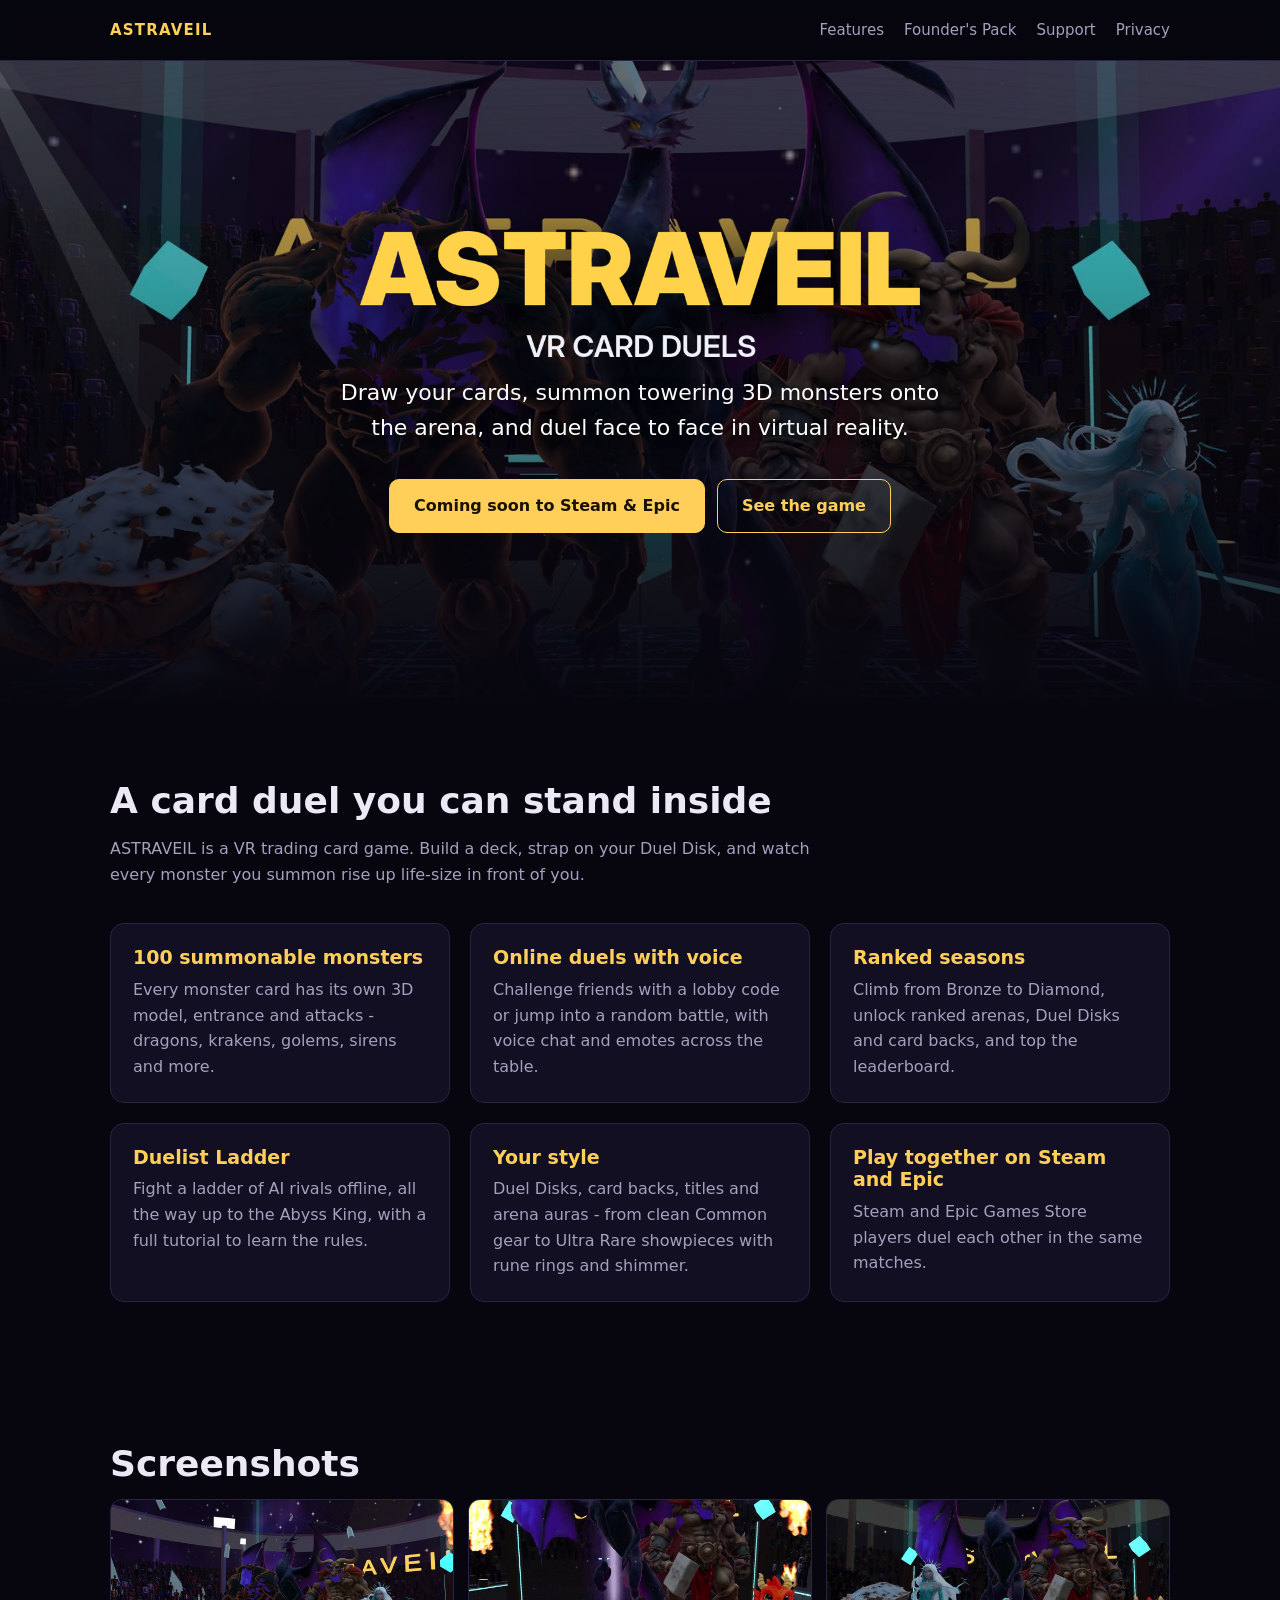
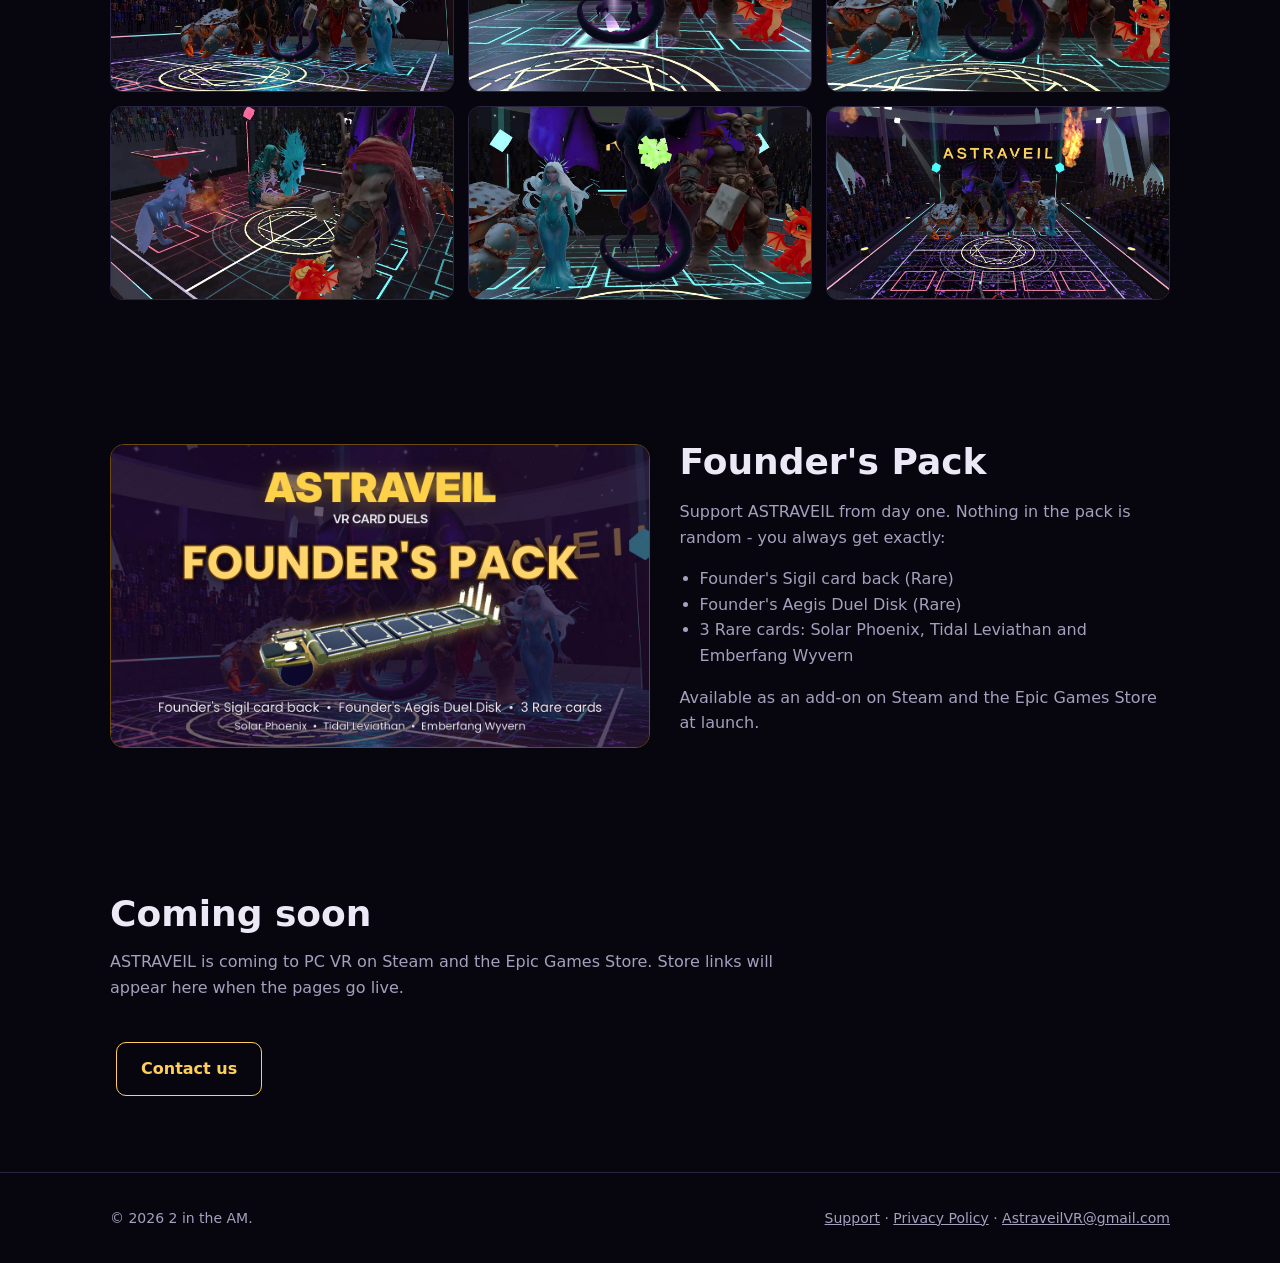
==== index.html @ f504833d "Initial commit" ====
<!doctype html><html lang="en"><head><meta charset="utf-8"><meta name="viewport" content="width=device-width,initial-scale=1"><title>ASTRAVEIL - VR Card Duels</title><meta name="description" content="Summon giant 3D monsters and duel friends face to face in virtual reality. ASTRAVEIL is a VR trading card game for PC VR."><link rel="icon" href="/img/favicon.png"><link rel="stylesheet" href="/style.css"><meta property="og:title" content="ASTRAVEIL - VR Card Duels"><meta property="og:description" content="Summon giant 3D monsters and duel friends face to face in virtual reality. ASTRAVEIL is a VR trading card game for PC VR."><meta property="og:image" content="https://astraveilvr.com/img/hero.jpg"></head><body>
<nav><div class="wrap"><a class="brand" href="/">ASTRAVEIL</a><a href="/#features" class="hide-sm">Features</a><a href="/#founders" class="hide-sm">Founder&#39;s Pack</a><a href="/support.html">Support</a><a href="/privacy.html">Privacy</a></div></nav>
<header class="hero"><div class="inner"><img class="logo" src="img/logo.png" alt="ASTRAVEIL - VR Card Duels"><p>Draw your cards, summon towering 3D monsters onto the arena, and duel face to face in virtual reality.</p><a class="btn primary" href="#stores">Coming soon to Steam &amp; Epic</a><a class="btn ghost" href="#features">See the game</a></div></header>
<section id="features"><div class="wrap"><h2>A card duel you can stand inside</h2><p class="lead">ASTRAVEIL is a VR trading card game. Build a deck, strap on your Duel Disk, and watch every monster you summon rise up life-size in front of you.</p>
<div class="grid">
<div class="card"><h3>100 summonable monsters</h3><p>Every monster card has its own 3D model, entrance and attacks - dragons, krakens, golems, sirens and more.</p></div>
<div class="card"><h3>Online duels with voice</h3><p>Challenge friends with a lobby code or jump into a random battle, with voice chat and emotes across the table.</p></div>
<div class="card"><h3>Ranked seasons</h3><p>Climb from Bronze to Diamond, unlock ranked arenas, Duel Disks and card backs, and top the leaderboard.</p></div>
<div class="card"><h3>Duelist Ladder</h3><p>Fight a ladder of AI rivals offline, all the way up to the Abyss King, with a full tutorial to learn the rules.</p></div>
<div class="card"><h3>Your style</h3><p>Duel Disks, card backs, titles and arena auras - from clean Common gear to Ultra Rare showpieces with rune rings and shimmer.</p></div>
<div class="card"><h3>Play together on Steam and Epic</h3><p>Steam and Epic Games Store players duel each other in the same matches.</p></div>
</div></div></section>
<section><div class="wrap"><h2>Screenshots</h2><div class="shots"><img src="img/shot1.jpg" alt="Monsters lined up in the arena" loading="lazy"><img src="img/shot2.jpg" alt="Duel gameplay" loading="lazy"><img src="img/shot3.jpg" alt="Duel gameplay" loading="lazy"><img src="img/shot4.jpg" alt="Duel gameplay" loading="lazy"><img src="img/shot5.jpg" alt="Duel gameplay" loading="lazy"><img src="img/shot6.jpg" alt="The arena from above" loading="lazy"></div></div></section>
<section id="founders"><div class="wrap founders"><img src="img/founders.jpg" alt="ASTRAVEIL Founder's Pack"><div><h2>Founder's Pack</h2><p class="muted">Support ASTRAVEIL from day one. Nothing in the pack is random - you always get exactly:</p><ul><li>Founder's Sigil card back (Rare)</li><li>Founder's Aegis Duel Disk (Rare)</li><li>3 Rare cards: Solar Phoenix, Tidal Leviathan and Emberfang Wyvern</li></ul><p class="muted">Available as an add-on on Steam and the Epic Games Store at launch.</p></div></div></section>
<section id="stores"><div class="wrap"><h2>Coming soon</h2><p class="lead">ASTRAVEIL is coming to PC VR on Steam and the Epic Games Store. Store links will appear here when the pages go live.</p><a class="btn ghost" href="mailto:AstraveilVR@gmail.com">Contact us</a></div></section>
<footer><div class="wrap"><span>&copy; 2026 2 in the AM.</span><span><a href="/support.html">Support</a> &middot; <a href="/privacy.html">Privacy Policy</a> &middot; <a href="mailto:AstraveilVR@gmail.com">AstraveilVR@gmail.com</a></span></div></footer>
</body></html>
---- style.css ----
:root{--bg:#07060f;--panel:#120f22;--line:#2a2440;--text:#ece8f6;--muted:#a69fbd;--gold:#ffcf5a;--violet:#a774ff}
*{box-sizing:border-box}html{scroll-behavior:smooth}
body{margin:0;background:var(--bg);color:var(--text);font:16px/1.6 "Poppins",system-ui,-apple-system,"Segoe UI",Roboto,Arial,sans-serif}
a{color:var(--gold)}a:hover{color:#fff}
img{max-width:100%;display:block}
.wrap{max-width:1100px;margin:0 auto;padding:0 20px}
nav{position:sticky;top:0;z-index:5;background:rgba(7,6,15,.85);backdrop-filter:blur(8px);border-bottom:1px solid var(--line)}
nav .wrap{display:flex;align-items:center;gap:20px;height:60px}
nav .brand{font-weight:800;letter-spacing:.08em;color:var(--gold);text-decoration:none;margin-right:auto}
nav a{color:var(--muted);text-decoration:none;font-size:15px}nav a:hover{color:#fff}
.hero{position:relative;min-height:72vh;display:grid;place-items:center;text-align:center;background:#000 url(img/hero.jpg) center/cover no-repeat}
.hero::after{content:"";position:absolute;inset:0;background:linear-gradient(180deg,rgba(7,6,15,.2),rgba(7,6,15,.55) 60%,var(--bg))}
.hero .inner{position:relative;z-index:1;padding:80px 20px}
.hero img.logo{width:min(560px,85vw);margin:0 auto 18px;filter:drop-shadow(0 6px 24px rgba(0,0,0,.7))}
.hero p{font-size:clamp(18px,2.4vw,22px);max-width:640px;margin:0 auto 28px;color:#fff;text-shadow:0 2px 12px #000}
.btn{display:inline-block;padding:13px 24px;border-radius:10px;font-weight:700;text-decoration:none;margin:6px;border:1px solid var(--gold)}
.btn.primary{background:var(--gold);color:#1a1200}.btn.primary:hover{background:#fff;color:#000}
.btn.ghost{color:var(--gold)}.btn.ghost:hover{background:rgba(255,207,90,.12);color:#fff}
section{padding:70px 0}
h1,h2,h3{line-height:1.2}h2{font-size:clamp(26px,3.5vw,36px);margin:0 0 14px}
.lead{color:var(--muted);max-width:720px;margin:0 0 36px}
.grid{display:grid;gap:20px;grid-template-columns:repeat(auto-fit,minmax(300px,1fr))}
.card{background:var(--panel);border:1px solid var(--line);border-radius:14px;padding:22px}
.card h3{margin:0 0 8px;color:var(--gold);font-size:19px}.card p{margin:0;color:var(--muted)}
.shots{display:grid;gap:14px;grid-template-columns:repeat(auto-fit,minmax(300px,1fr))}
.shots img{border-radius:12px;border:1px solid var(--line);aspect-ratio:16/9;object-fit:cover;width:100%}
.founders{display:grid;gap:30px;grid-template-columns:1.1fr 1fr;align-items:center}
.founders img{border-radius:14px;border:1px solid #6b4a12}
.founders ul{padding-left:20px;color:var(--muted)}
@media(max-width:800px){.founders{grid-template-columns:1fr}nav .wrap{gap:14px}nav a.hide-sm{display:none}}
.doc{max-width:820px}.doc h1{font-size:clamp(30px,4vw,42px);margin:40px 0 6px}.doc h2{font-size:24px;margin:36px 0 10px;color:var(--gold)}
.doc table{width:100%;border-collapse:collapse;margin:12px 0}.doc th,.doc td{border:1px solid var(--line);padding:10px;text-align:left;vertical-align:top}.doc th{background:var(--panel)}
.muted{color:var(--muted)}
footer{border-top:1px solid var(--line);padding:34px 0;color:var(--muted);font-size:14px}
footer .wrap{display:flex;flex-wrap:wrap;gap:18px;justify-content:space-between}footer a{color:var(--muted)}
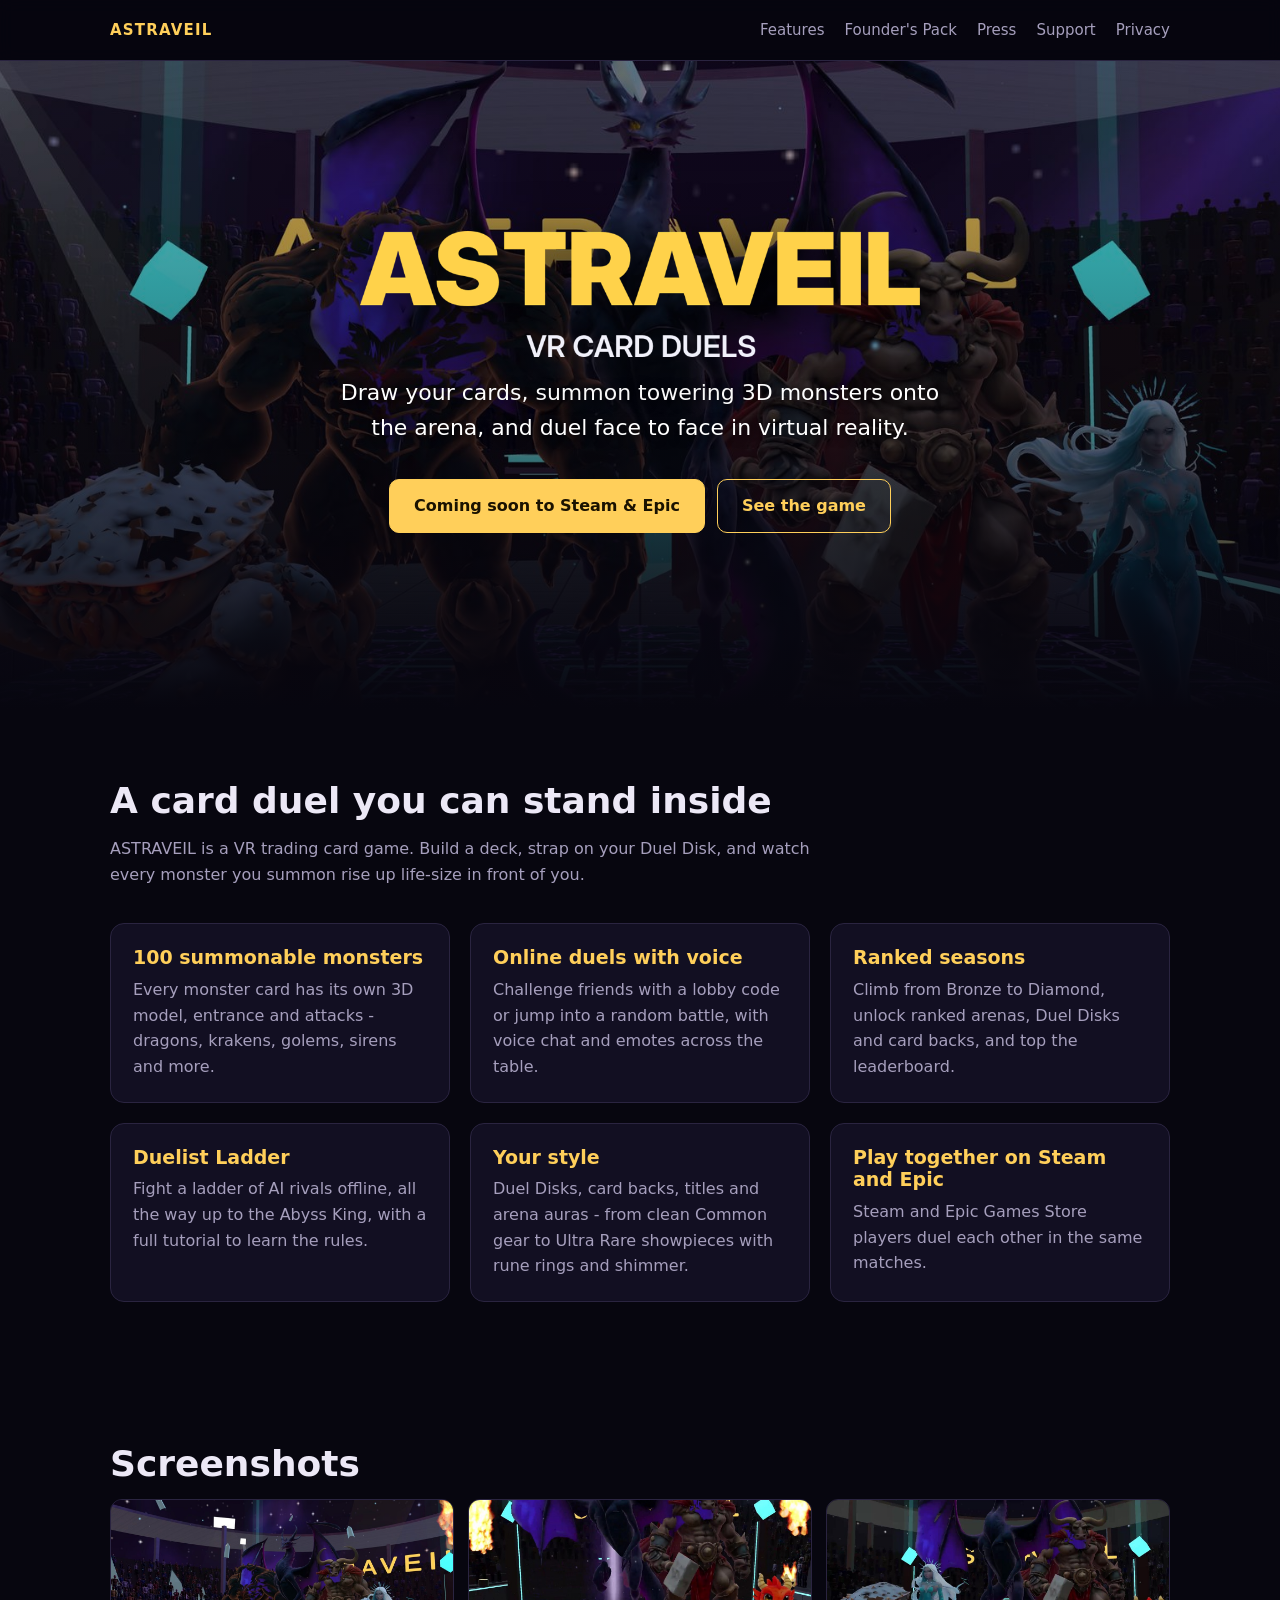
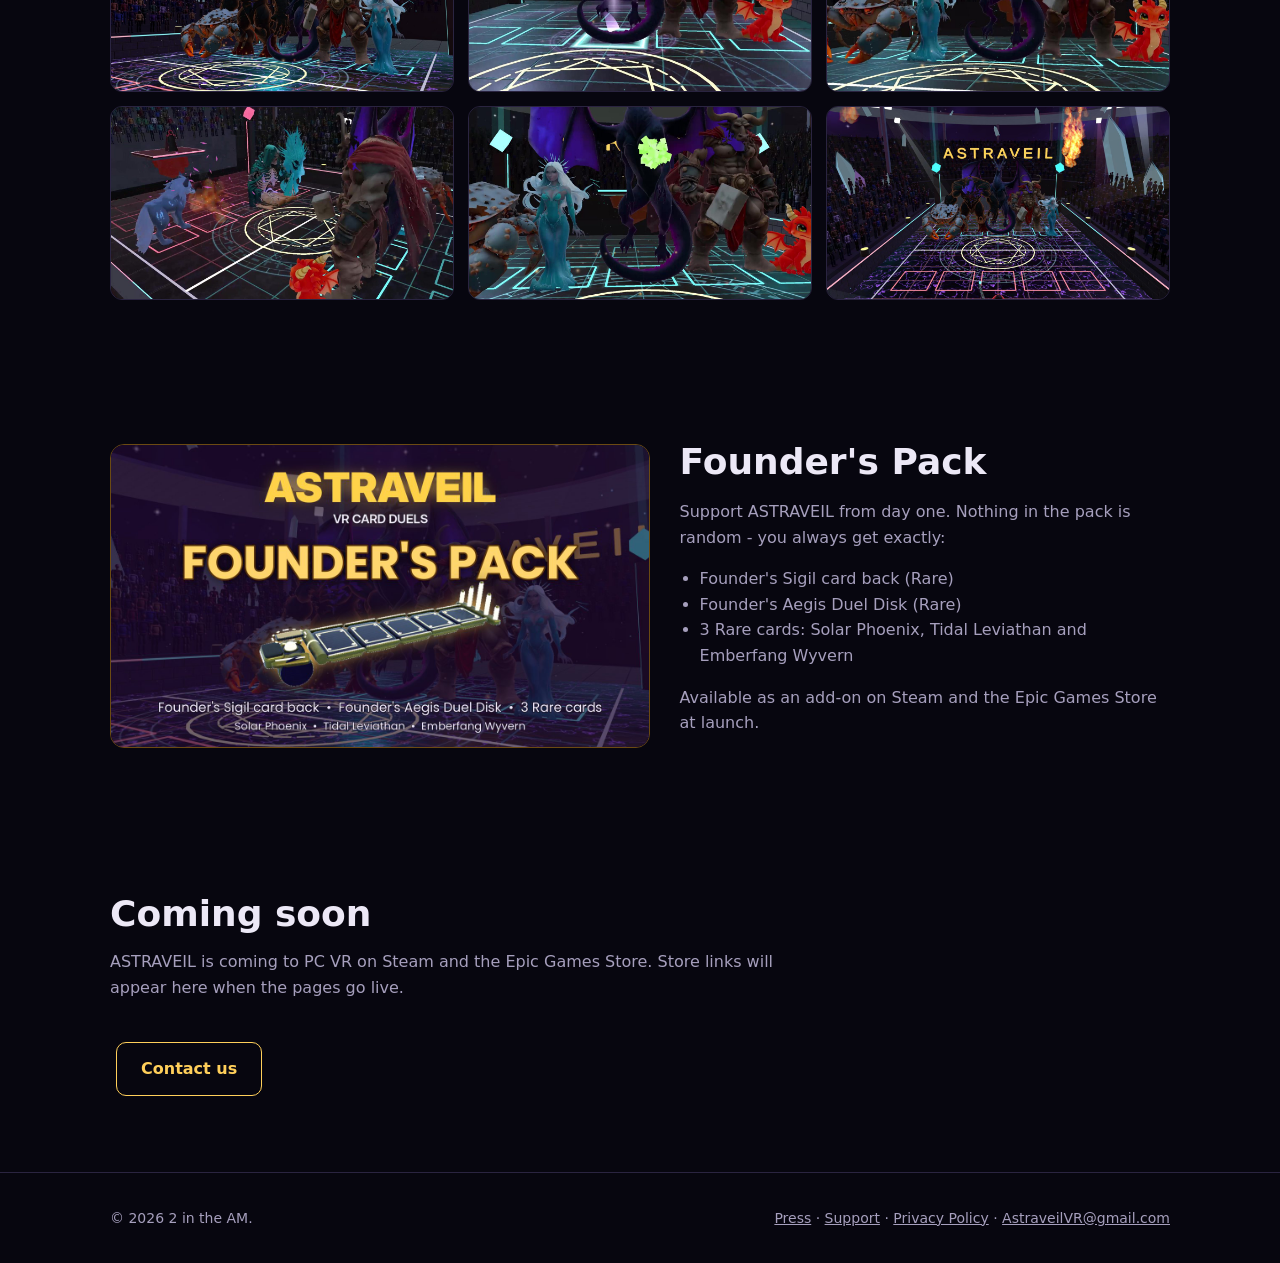
==== commit 5bd17490: "Add press kit page and download zip" ====
--- a/index.html
+++ b/index.html
@@ -1,5 +1,5 @@
 <!doctype html><html lang="en"><head><meta charset="utf-8"><meta name="viewport" content="width=device-width,initial-scale=1"><title>ASTRAVEIL - VR Card Duels</title><meta name="description" content="Summon giant 3D monsters and duel friends face to face in virtual reality. ASTRAVEIL is a VR trading card game for PC VR."><link rel="icon" href="/img/favicon.png"><link rel="stylesheet" href="/style.css"><meta property="og:title" content="ASTRAVEIL - VR Card Duels"><meta property="og:description" content="Summon giant 3D monsters and duel friends face to face in virtual reality. ASTRAVEIL is a VR trading card game for PC VR."><meta property="og:image" content="https://astraveilvr.com/img/hero.jpg"></head><body>
-<nav><div class="wrap"><a class="brand" href="/">ASTRAVEIL</a><a href="/#features" class="hide-sm">Features</a><a href="/#founders" class="hide-sm">Founder&#39;s Pack</a><a href="/support.html">Support</a><a href="/privacy.html">Privacy</a></div></nav>
+<nav><div class="wrap"><a class="brand" href="/">ASTRAVEIL</a><a href="/#features" class="hide-sm">Features</a><a href="/#founders" class="hide-sm">Founder&#39;s Pack</a><a href="/presskit.html">Press</a><a href="/support.html">Support</a><a href="/privacy.html">Privacy</a></div></nav>
 <header class="hero"><div class="inner"><img class="logo" src="img/logo.png" alt="ASTRAVEIL - VR Card Duels"><p>Draw your cards, summon towering 3D monsters onto the arena, and duel face to face in virtual reality.</p><a class="btn primary" href="#stores">Coming soon to Steam &amp; Epic</a><a class="btn ghost" href="#features">See the game</a></div></header>
 <section id="features"><div class="wrap"><h2>A card duel you can stand inside</h2><p class="lead">ASTRAVEIL is a VR trading card game. Build a deck, strap on your Duel Disk, and watch every monster you summon rise up life-size in front of you.</p>
 <div class="grid">
@@ -13,5 +13,5 @@
 <section><div class="wrap"><h2>Screenshots</h2><div class="shots"><img src="img/shot1.jpg" alt="Monsters lined up in the arena" loading="lazy"><img src="img/shot2.jpg" alt="Duel gameplay" loading="lazy"><img src="img/shot3.jpg" alt="Duel gameplay" loading="lazy"><img src="img/shot4.jpg" alt="Duel gameplay" loading="lazy"><img src="img/shot5.jpg" alt="Duel gameplay" loading="lazy"><img src="img/shot6.jpg" alt="The arena from above" loading="lazy"></div></div></section>
 <section id="founders"><div class="wrap founders"><img src="img/founders.jpg" alt="ASTRAVEIL Founder's Pack"><div><h2>Founder's Pack</h2><p class="muted">Support ASTRAVEIL from day one. Nothing in the pack is random - you always get exactly:</p><ul><li>Founder's Sigil card back (Rare)</li><li>Founder's Aegis Duel Disk (Rare)</li><li>3 Rare cards: Solar Phoenix, Tidal Leviathan and Emberfang Wyvern</li></ul><p class="muted">Available as an add-on on Steam and the Epic Games Store at launch.</p></div></div></section>
 <section id="stores"><div class="wrap"><h2>Coming soon</h2><p class="lead">ASTRAVEIL is coming to PC VR on Steam and the Epic Games Store. Store links will appear here when the pages go live.</p><a class="btn ghost" href="mailto:AstraveilVR@gmail.com">Contact us</a></div></section>
-<footer><div class="wrap"><span>&copy; 2026 2 in the AM.</span><span><a href="/support.html">Support</a> &middot; <a href="/privacy.html">Privacy Policy</a> &middot; <a href="mailto:AstraveilVR@gmail.com">AstraveilVR@gmail.com</a></span></div></footer>
+<footer><div class="wrap"><span>&copy; 2026 2 in the AM.</span><span><a href="/presskit.html">Press</a> &middot; <a href="/support.html">Support</a> &middot; <a href="/privacy.html">Privacy Policy</a> &middot; <a href="mailto:AstraveilVR@gmail.com">AstraveilVR@gmail.com</a></span></div></footer>
 </body></html>
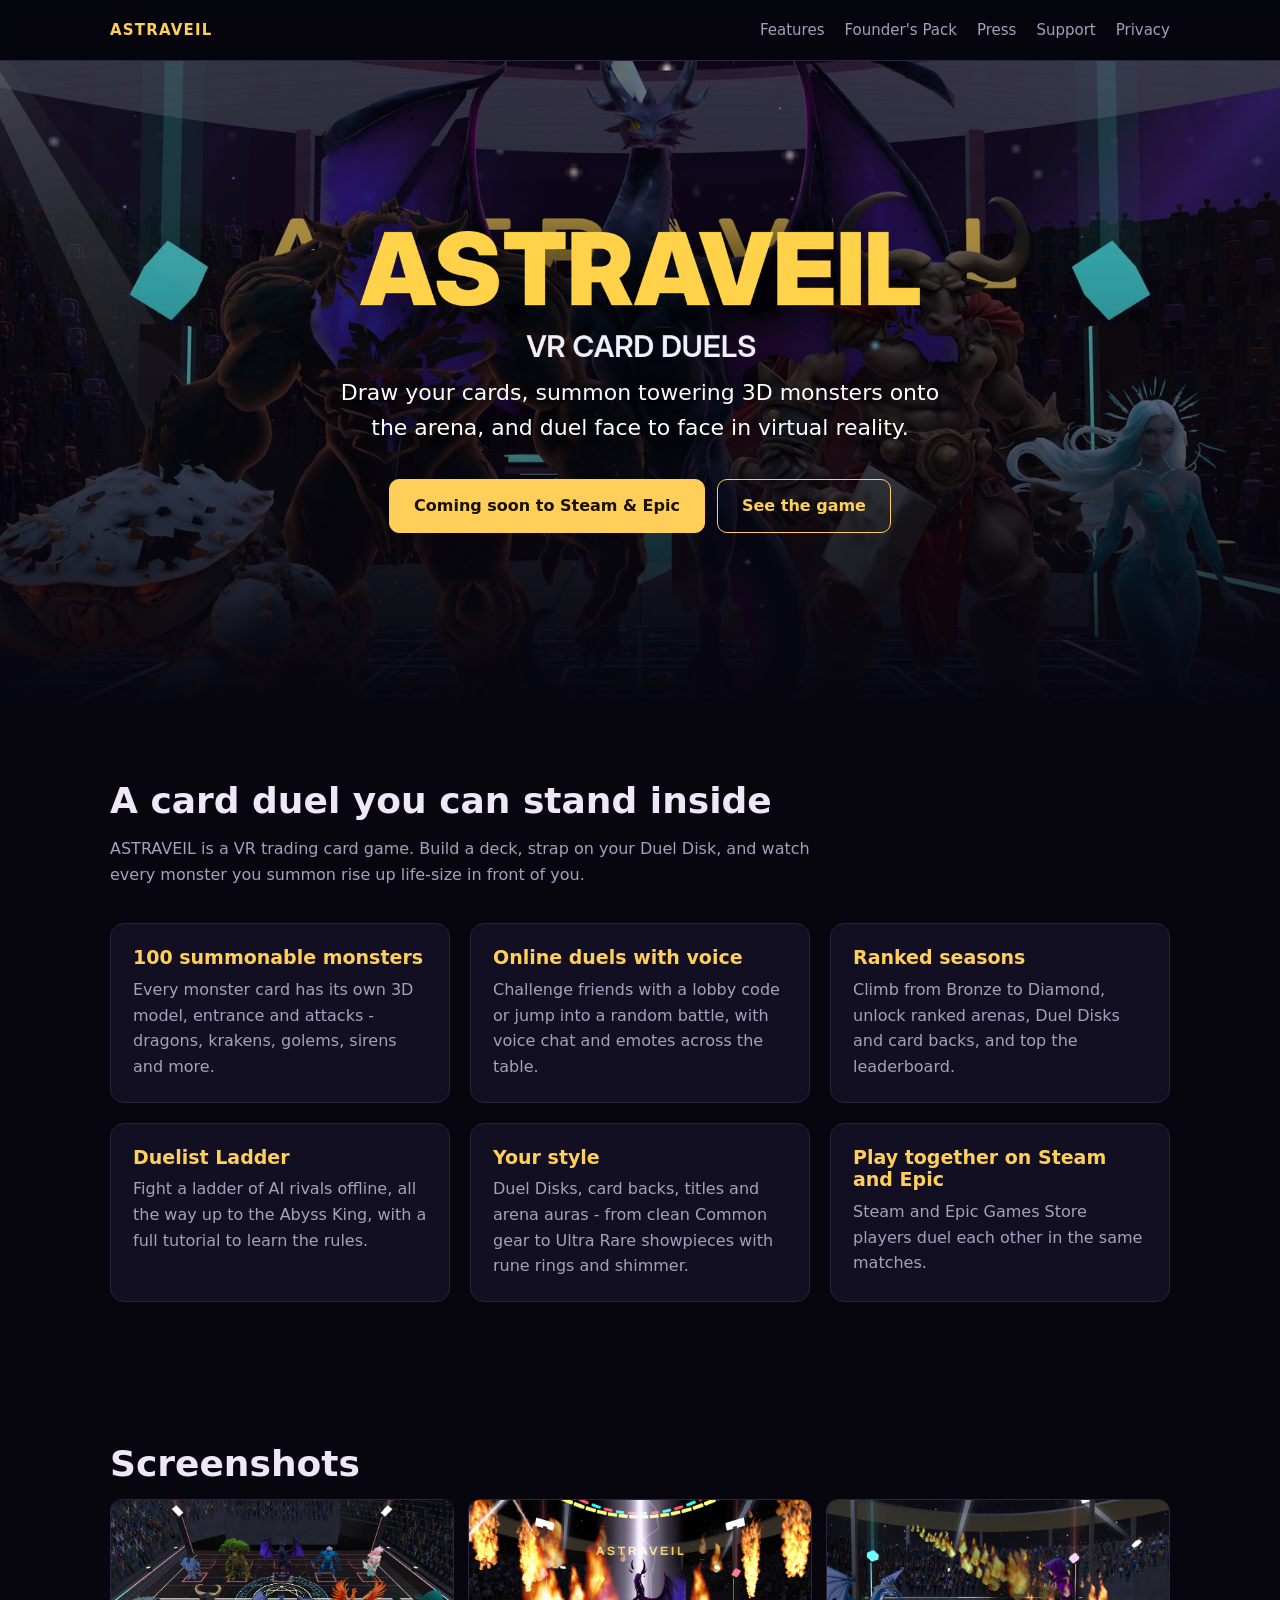
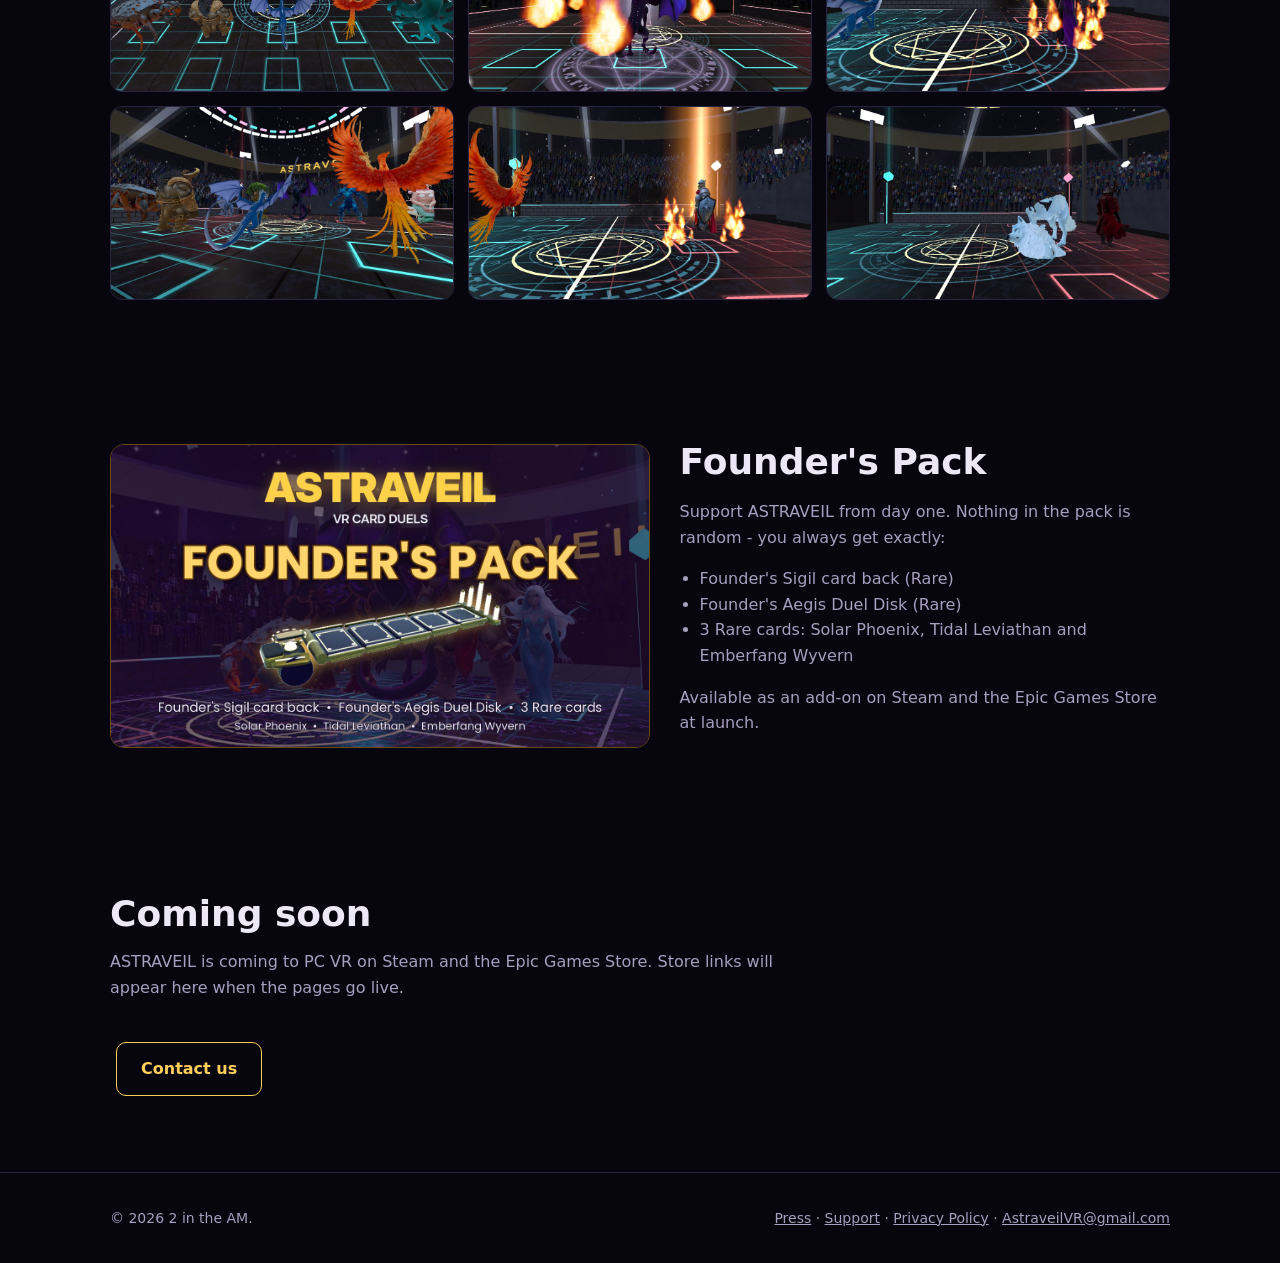
==== commit 1a8b6672: "New screenshots from the wider arena: summons and finishing moves" ====
--- a/index.html
+++ b/index.html
@@ -10,7 +10,7 @@
 <div class="card"><h3>Your style</h3><p>Duel Disks, card backs, titles and arena auras - from clean Common gear to Ultra Rare showpieces with rune rings and shimmer.</p></div>
 <div class="card"><h3>Play together on Steam and Epic</h3><p>Steam and Epic Games Store players duel each other in the same matches.</p></div>
 </div></div></section>
-<section><div class="wrap"><h2>Screenshots</h2><div class="shots"><img src="img/shot1.jpg" alt="Monsters lined up in the arena" loading="lazy"><img src="img/shot2.jpg" alt="Duel gameplay" loading="lazy"><img src="img/shot3.jpg" alt="Duel gameplay" loading="lazy"><img src="img/shot4.jpg" alt="Duel gameplay" loading="lazy"><img src="img/shot5.jpg" alt="Duel gameplay" loading="lazy"><img src="img/shot6.jpg" alt="The arena from above" loading="lazy"></div></div></section>
+<section><div class="wrap"><h2>Screenshots</h2><div class="shots"><img src="img/shot1.jpg" alt="Ten monsters facing off across the arena" loading="lazy"><img src="img/shot2.jpg" alt="An Ultra Rare's Legendary Summon" loading="lazy"><img src="img/shot3.jpg" alt="A dragon's finishing move" loading="lazy"><img src="img/shot4.jpg" alt="Your view in VR, standing among your monsters" loading="lazy"><img src="img/shot5.jpg" alt="The phoenix's Solar Pyre finishing move" loading="lazy"><img src="img/shot6.jpg" alt="The ronin's Iaido finishing move" loading="lazy"></div></div></section>
 <section id="founders"><div class="wrap founders"><img src="img/founders.jpg" alt="ASTRAVEIL Founder's Pack"><div><h2>Founder's Pack</h2><p class="muted">Support ASTRAVEIL from day one. Nothing in the pack is random - you always get exactly:</p><ul><li>Founder's Sigil card back (Rare)</li><li>Founder's Aegis Duel Disk (Rare)</li><li>3 Rare cards: Solar Phoenix, Tidal Leviathan and Emberfang Wyvern</li></ul><p class="muted">Available as an add-on on Steam and the Epic Games Store at launch.</p></div></div></section>
 <section id="stores"><div class="wrap"><h2>Coming soon</h2><p class="lead">ASTRAVEIL is coming to PC VR on Steam and the Epic Games Store. Store links will appear here when the pages go live.</p><a class="btn ghost" href="mailto:AstraveilVR@gmail.com">Contact us</a></div></section>
 <footer><div class="wrap"><span>&copy; 2026 2 in the AM.</span><span><a href="/presskit.html">Press</a> &middot; <a href="/support.html">Support</a> &middot; <a href="/privacy.html">Privacy Policy</a> &middot; <a href="mailto:AstraveilVR@gmail.com">AstraveilVR@gmail.com</a></span></div></footer>
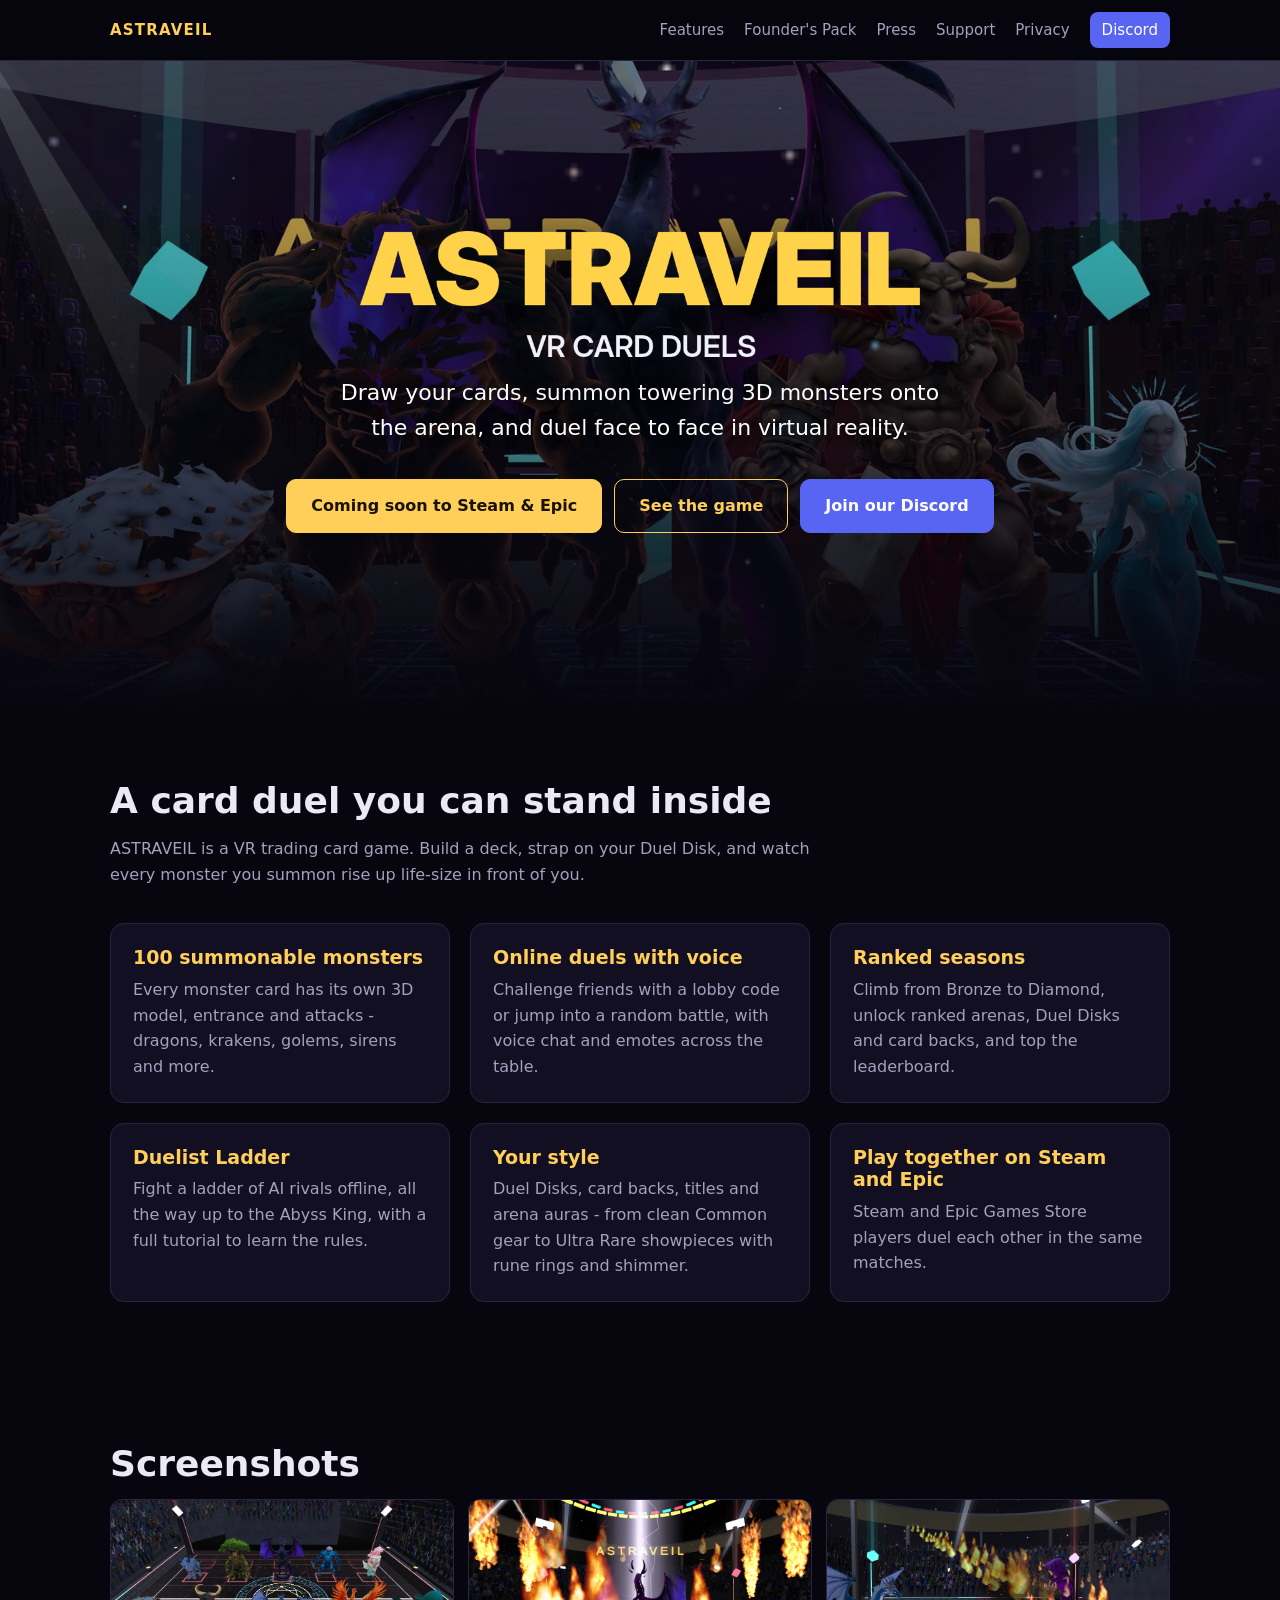
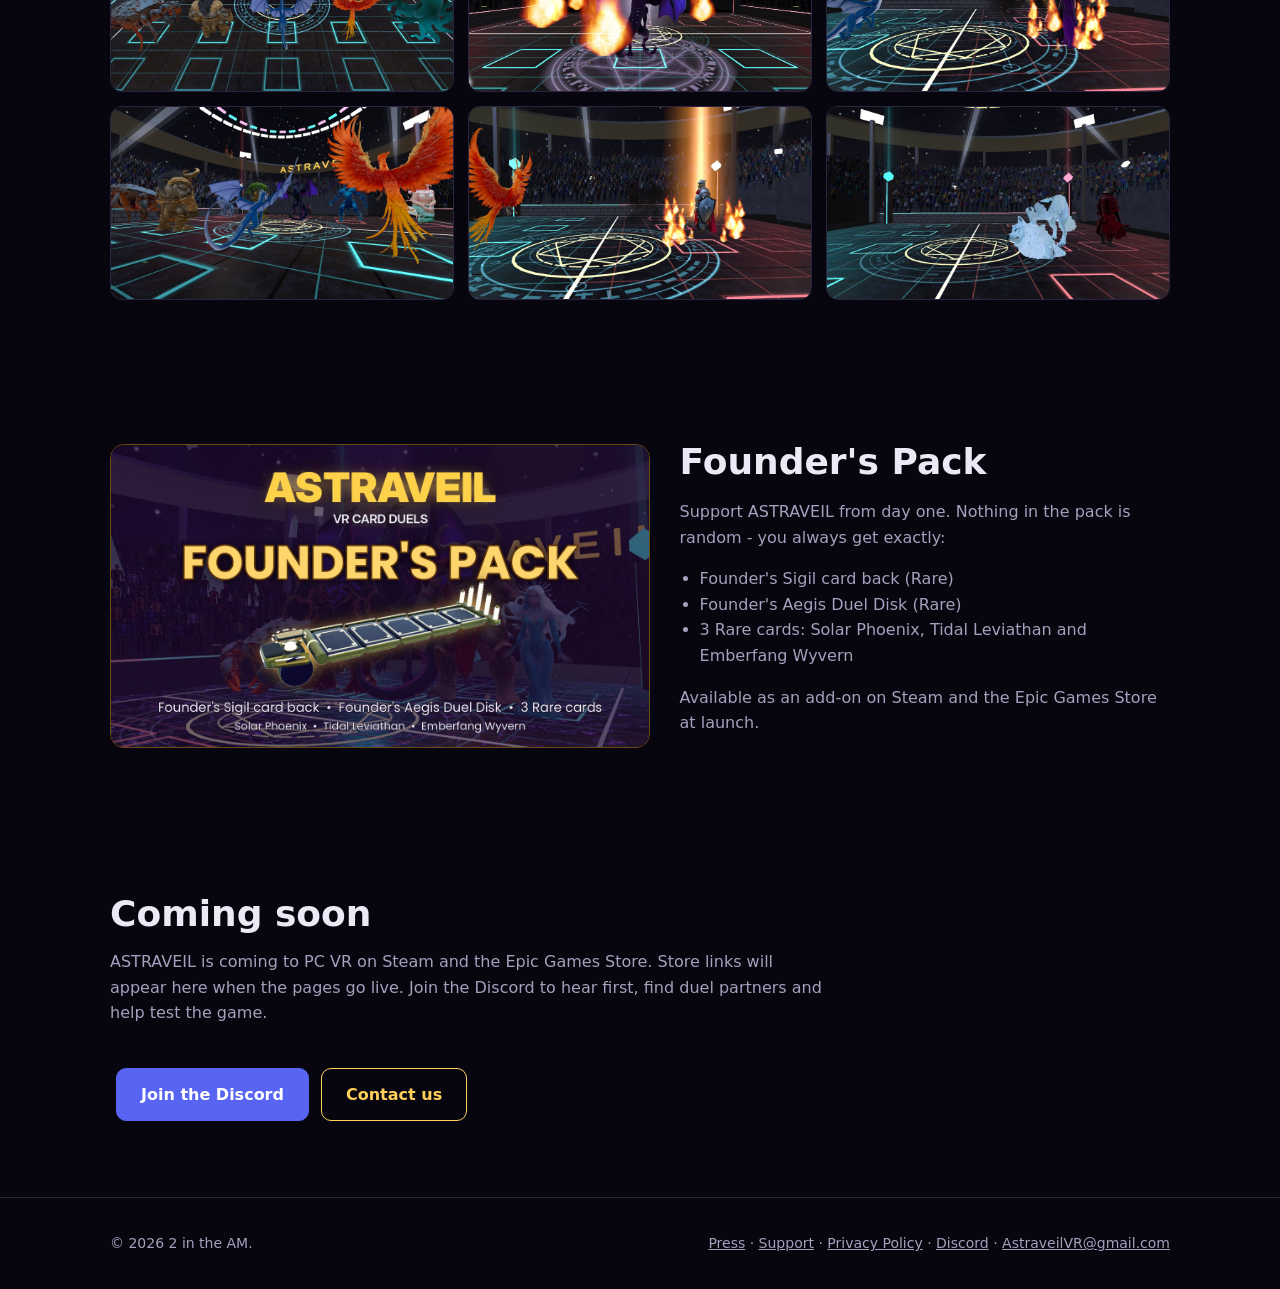
==== commit 53b19534: "Add Discord link to the site Discord button in the nav, hero, Coming soon section, footer and Suppor" ====
--- a/index.html
+++ b/index.html
@@ -1,6 +1,6 @@
 <!doctype html><html lang="en"><head><meta charset="utf-8"><meta name="viewport" content="width=device-width,initial-scale=1"><title>ASTRAVEIL - VR Card Duels</title><meta name="description" content="Summon giant 3D monsters and duel friends face to face in virtual reality. ASTRAVEIL is a VR trading card game for PC VR."><link rel="icon" href="/img/favicon.png"><link rel="stylesheet" href="/style.css"><meta property="og:title" content="ASTRAVEIL - VR Card Duels"><meta property="og:description" content="Summon giant 3D monsters and duel friends face to face in virtual reality. ASTRAVEIL is a VR trading card game for PC VR."><meta property="og:image" content="https://astraveilvr.com/img/hero.jpg"></head><body>
-<nav><div class="wrap"><a class="brand" href="/">ASTRAVEIL</a><a href="/#features" class="hide-sm">Features</a><a href="/#founders" class="hide-sm">Founder&#39;s Pack</a><a href="/presskit.html">Press</a><a href="/support.html">Support</a><a href="/privacy.html">Privacy</a></div></nav>
-<header class="hero"><div class="inner"><img class="logo" src="img/logo.png" alt="ASTRAVEIL - VR Card Duels"><p>Draw your cards, summon towering 3D monsters onto the arena, and duel face to face in virtual reality.</p><a class="btn primary" href="#stores">Coming soon to Steam &amp; Epic</a><a class="btn ghost" href="#features">See the game</a></div></header>
+<nav><div class="wrap"><a class="brand" href="/">ASTRAVEIL</a><a href="/#features" class="hide-sm">Features</a><a href="/#founders" class="hide-sm">Founder&#39;s Pack</a><a href="/presskit.html">Press</a><a href="/support.html">Support</a><a href="/privacy.html" class="hide-sm">Privacy</a><a href="https://discord.gg/2fbKgtFRE5" class="discord-nav" target="_blank" rel="noopener">Discord</a></div></nav>
+<header class="hero"><div class="inner"><img class="logo" src="img/logo.png" alt="ASTRAVEIL - VR Card Duels"><p>Draw your cards, summon towering 3D monsters onto the arena, and duel face to face in virtual reality.</p><a class="btn primary" href="#stores">Coming soon to Steam &amp; Epic</a><a class="btn ghost" href="#features">See the game</a><a class="btn discord" href="https://discord.gg/2fbKgtFRE5" target="_blank" rel="noopener">Join our Discord</a></div></header>
 <section id="features"><div class="wrap"><h2>A card duel you can stand inside</h2><p class="lead">ASTRAVEIL is a VR trading card game. Build a deck, strap on your Duel Disk, and watch every monster you summon rise up life-size in front of you.</p>
 <div class="grid">
 <div class="card"><h3>100 summonable monsters</h3><p>Every monster card has its own 3D model, entrance and attacks - dragons, krakens, golems, sirens and more.</p></div>
@@ -12,6 +12,6 @@
 </div></div></section>
 <section><div class="wrap"><h2>Screenshots</h2><div class="shots"><img src="img/shot1.jpg" alt="Ten monsters facing off across the arena" loading="lazy"><img src="img/shot2.jpg" alt="An Ultra Rare's Legendary Summon" loading="lazy"><img src="img/shot3.jpg" alt="A dragon's finishing move" loading="lazy"><img src="img/shot4.jpg" alt="Your view in VR, standing among your monsters" loading="lazy"><img src="img/shot5.jpg" alt="The phoenix's Solar Pyre finishing move" loading="lazy"><img src="img/shot6.jpg" alt="The ronin's Iaido finishing move" loading="lazy"></div></div></section>
 <section id="founders"><div class="wrap founders"><img src="img/founders.jpg" alt="ASTRAVEIL Founder's Pack"><div><h2>Founder's Pack</h2><p class="muted">Support ASTRAVEIL from day one. Nothing in the pack is random - you always get exactly:</p><ul><li>Founder's Sigil card back (Rare)</li><li>Founder's Aegis Duel Disk (Rare)</li><li>3 Rare cards: Solar Phoenix, Tidal Leviathan and Emberfang Wyvern</li></ul><p class="muted">Available as an add-on on Steam and the Epic Games Store at launch.</p></div></div></section>
-<section id="stores"><div class="wrap"><h2>Coming soon</h2><p class="lead">ASTRAVEIL is coming to PC VR on Steam and the Epic Games Store. Store links will appear here when the pages go live.</p><a class="btn ghost" href="mailto:AstraveilVR@gmail.com">Contact us</a></div></section>
-<footer><div class="wrap"><span>&copy; 2026 2 in the AM.</span><span><a href="/presskit.html">Press</a> &middot; <a href="/support.html">Support</a> &middot; <a href="/privacy.html">Privacy Policy</a> &middot; <a href="mailto:AstraveilVR@gmail.com">AstraveilVR@gmail.com</a></span></div></footer>
+<section id="stores"><div class="wrap"><h2>Coming soon</h2><p class="lead">ASTRAVEIL is coming to PC VR on Steam and the Epic Games Store. Store links will appear here when the pages go live. Join the Discord to hear first, find duel partners and help test the game.</p><a class="btn discord" href="https://discord.gg/2fbKgtFRE5" target="_blank" rel="noopener">Join the Discord</a><a class="btn ghost" href="mailto:AstraveilVR@gmail.com">Contact us</a></div></section>
+<footer><div class="wrap"><span>&copy; 2026 2 in the AM.</span><span><a href="/presskit.html">Press</a> &middot; <a href="/support.html">Support</a> &middot; <a href="/privacy.html">Privacy Policy</a> &middot; <a href="https://discord.gg/2fbKgtFRE5" target="_blank" rel="noopener">Discord</a> &middot; <a href="mailto:AstraveilVR@gmail.com">AstraveilVR@gmail.com</a></span></div></footer>
 </body></html>
--- a/style.css
+++ b/style.css
@@ -33,3 +33,6 @@
 .muted{color:var(--muted)}
 footer{border-top:1px solid var(--line);padding:34px 0;color:var(--muted);font-size:14px}
 footer .wrap{display:flex;flex-wrap:wrap;gap:18px;justify-content:space-between}footer a{color:var(--muted)}
+.btn.discord{background:#5865F2;border-color:#5865F2;color:#fff}.btn.discord:hover{background:#7983f5;color:#fff}
+nav a.discord-nav{color:#fff;background:#5865F2;padding:6px 12px;border-radius:8px}nav a.discord-nav:hover{background:#7983f5}
+@media(max-width:600px){.doc table{font-size:14px;word-break:break-word}.doc th,.doc td{padding:7px}}
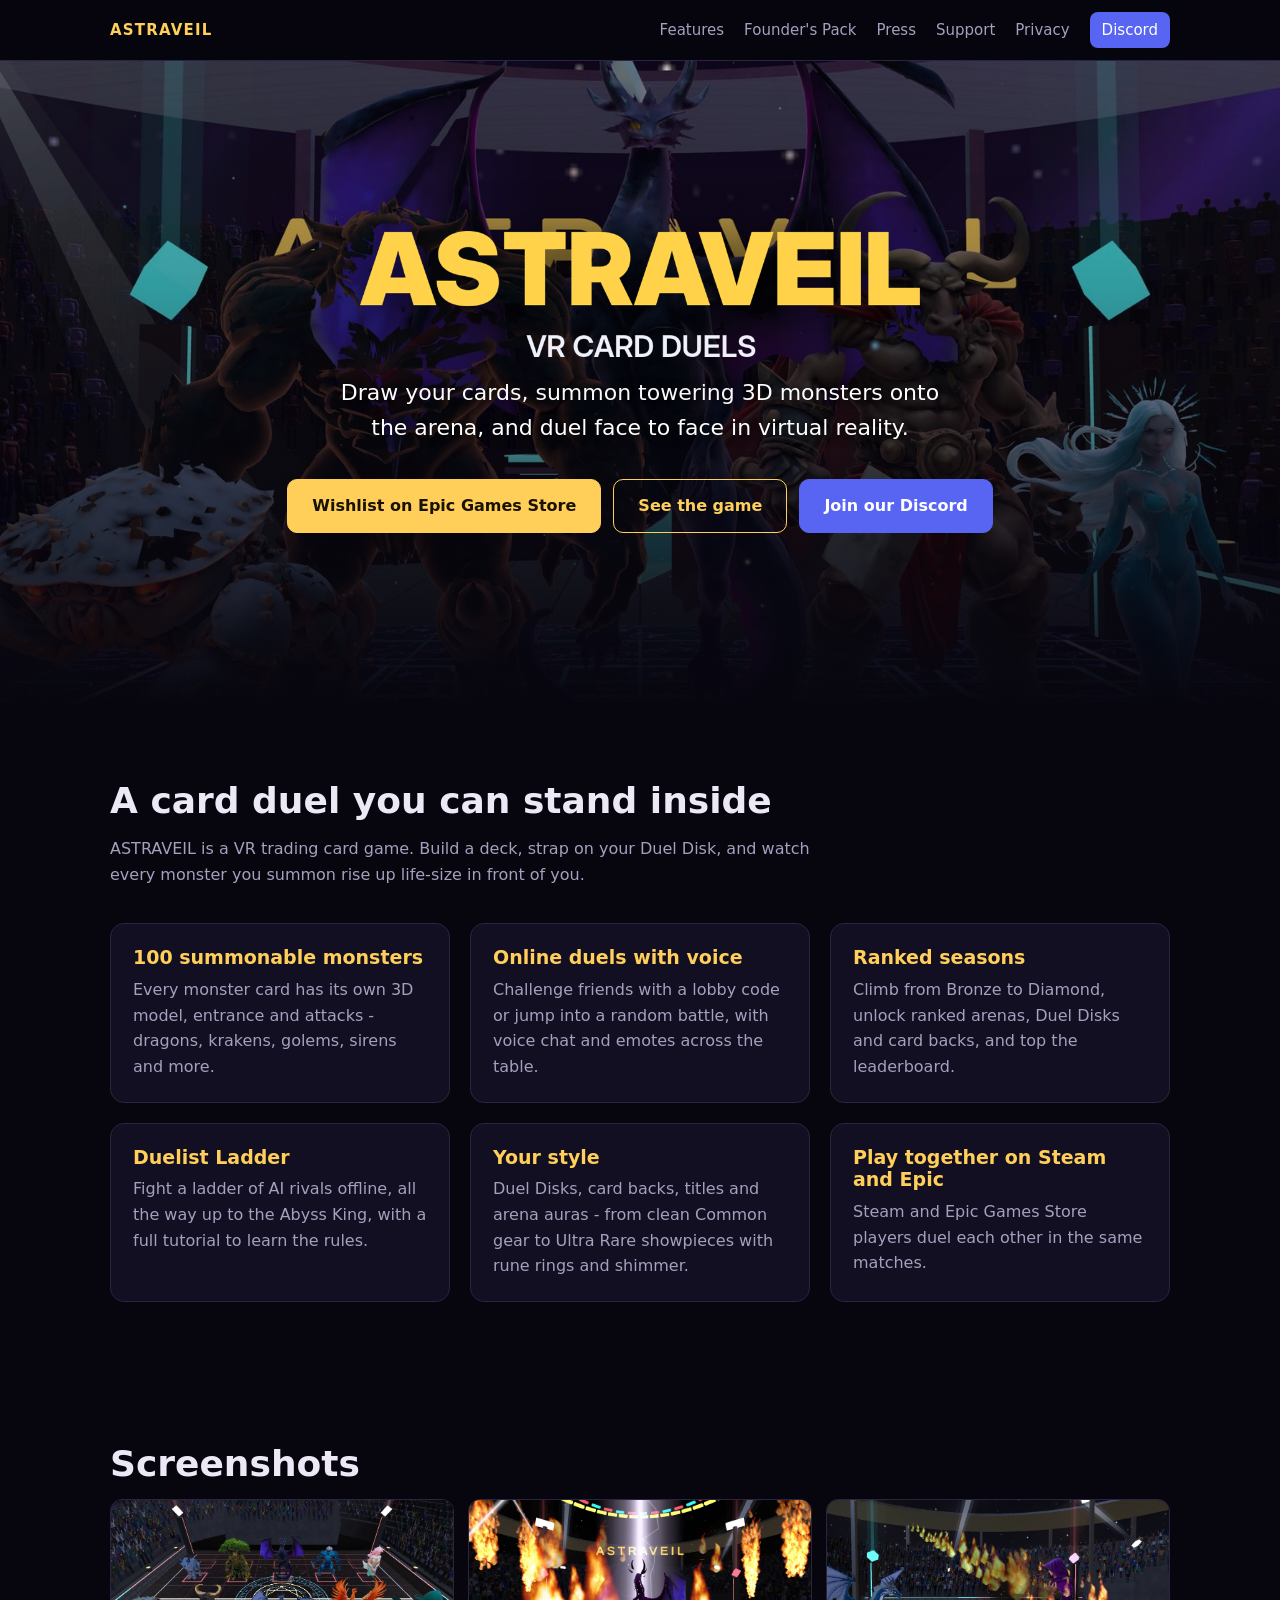
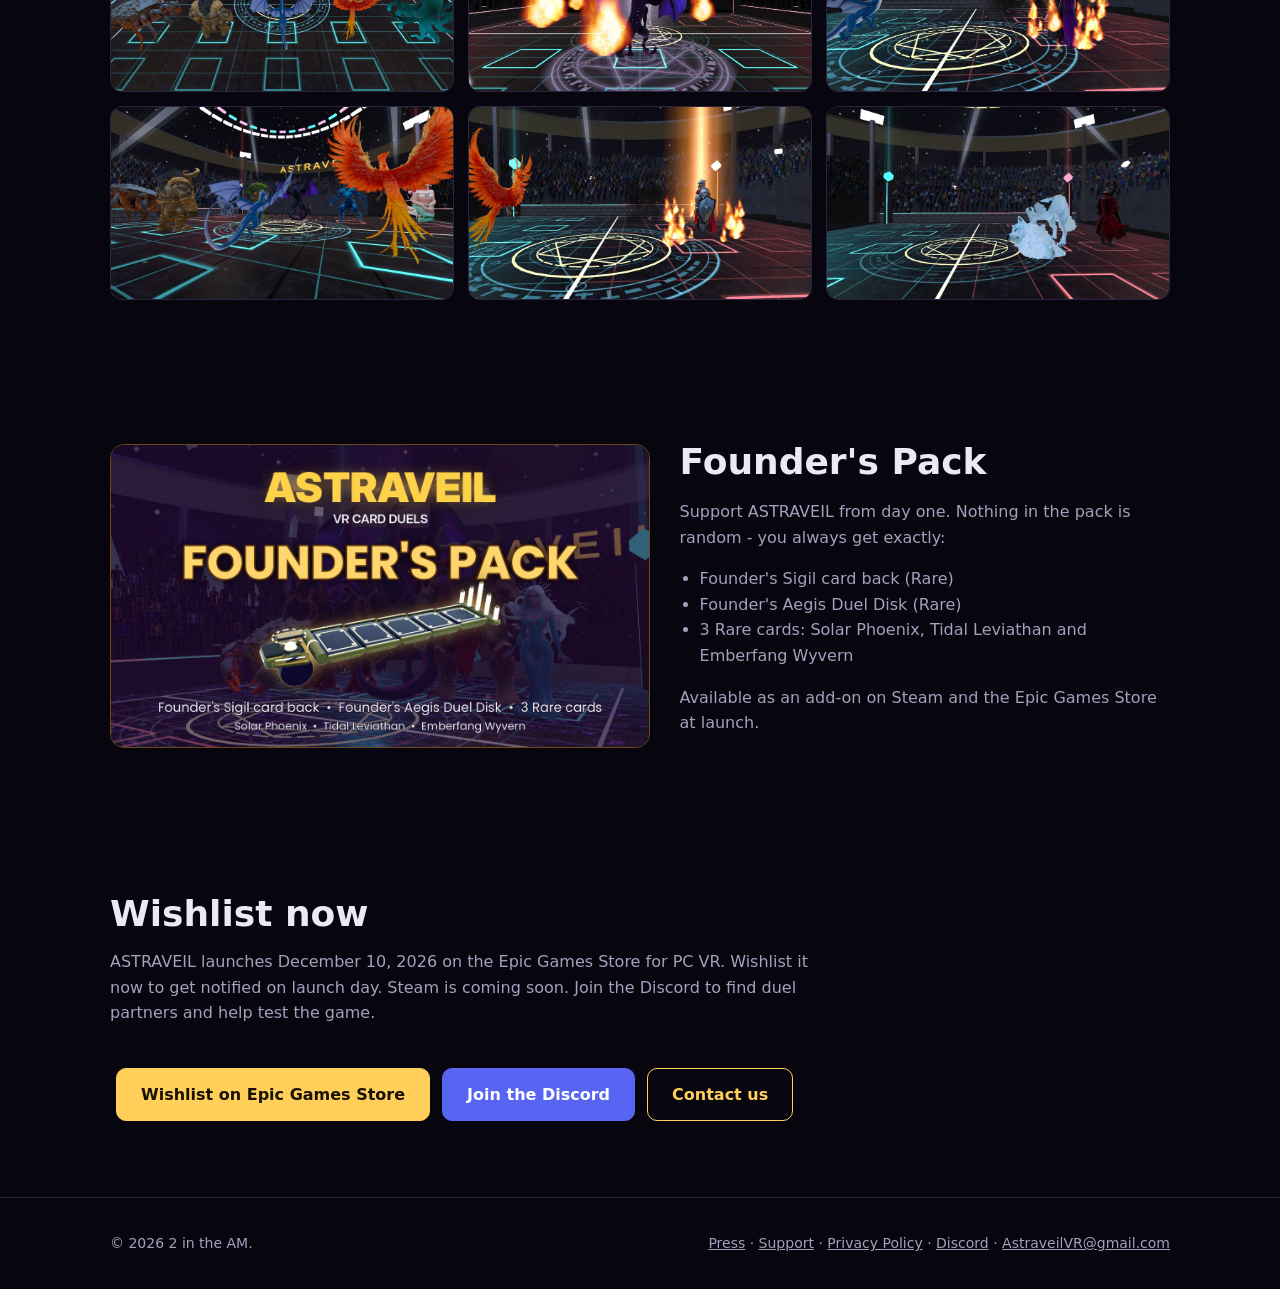
==== commit 112019da: "Add Epic store wishlist link" ====
--- a/index.html
+++ b/index.html
@@ -1,6 +1,6 @@
 <!doctype html><html lang="en"><head><meta charset="utf-8"><meta name="viewport" content="width=device-width,initial-scale=1"><title>ASTRAVEIL - VR Card Duels</title><meta name="description" content="Summon giant 3D monsters and duel friends face to face in virtual reality. ASTRAVEIL is a VR trading card game for PC VR."><link rel="icon" href="/img/favicon.png"><link rel="stylesheet" href="/style.css"><meta property="og:title" content="ASTRAVEIL - VR Card Duels"><meta property="og:description" content="Summon giant 3D monsters and duel friends face to face in virtual reality. ASTRAVEIL is a VR trading card game for PC VR."><meta property="og:image" content="https://astraveilvr.com/img/hero.jpg"></head><body>
 <nav><div class="wrap"><a class="brand" href="/">ASTRAVEIL</a><a href="/#features" class="hide-sm">Features</a><a href="/#founders" class="hide-sm">Founder&#39;s Pack</a><a href="/presskit.html">Press</a><a href="/support.html">Support</a><a href="/privacy.html" class="hide-sm">Privacy</a><a href="https://discord.gg/2fbKgtFRE5" class="discord-nav" target="_blank" rel="noopener">Discord</a></div></nav>
-<header class="hero"><div class="inner"><img class="logo" src="img/logo.png" alt="ASTRAVEIL - VR Card Duels"><p>Draw your cards, summon towering 3D monsters onto the arena, and duel face to face in virtual reality.</p><a class="btn primary" href="#stores">Coming soon to Steam &amp; Epic</a><a class="btn ghost" href="#features">See the game</a><a class="btn discord" href="https://discord.gg/2fbKgtFRE5" target="_blank" rel="noopener">Join our Discord</a></div></header>
+<header class="hero"><div class="inner"><img class="logo" src="img/logo.png" alt="ASTRAVEIL - VR Card Duels"><p>Draw your cards, summon towering 3D monsters onto the arena, and duel face to face in virtual reality.</p><a class="btn primary" href="https://store.epicgames.com/p/astraveil-9b8cca" target="_blank" rel="noopener">Wishlist on Epic Games Store</a><a class="btn ghost" href="#features">See the game</a><a class="btn discord" href="https://discord.gg/2fbKgtFRE5" target="_blank" rel="noopener">Join our Discord</a></div></header>
 <section id="features"><div class="wrap"><h2>A card duel you can stand inside</h2><p class="lead">ASTRAVEIL is a VR trading card game. Build a deck, strap on your Duel Disk, and watch every monster you summon rise up life-size in front of you.</p>
 <div class="grid">
 <div class="card"><h3>100 summonable monsters</h3><p>Every monster card has its own 3D model, entrance and attacks - dragons, krakens, golems, sirens and more.</p></div>
@@ -12,6 +12,6 @@
 </div></div></section>
 <section><div class="wrap"><h2>Screenshots</h2><div class="shots"><img src="img/shot1.jpg" alt="Ten monsters facing off across the arena" loading="lazy"><img src="img/shot2.jpg" alt="An Ultra Rare's Legendary Summon" loading="lazy"><img src="img/shot3.jpg" alt="A dragon's finishing move" loading="lazy"><img src="img/shot4.jpg" alt="Your view in VR, standing among your monsters" loading="lazy"><img src="img/shot5.jpg" alt="The phoenix's Solar Pyre finishing move" loading="lazy"><img src="img/shot6.jpg" alt="The ronin's Iaido finishing move" loading="lazy"></div></div></section>
 <section id="founders"><div class="wrap founders"><img src="img/founders.jpg" alt="ASTRAVEIL Founder's Pack"><div><h2>Founder's Pack</h2><p class="muted">Support ASTRAVEIL from day one. Nothing in the pack is random - you always get exactly:</p><ul><li>Founder's Sigil card back (Rare)</li><li>Founder's Aegis Duel Disk (Rare)</li><li>3 Rare cards: Solar Phoenix, Tidal Leviathan and Emberfang Wyvern</li></ul><p class="muted">Available as an add-on on Steam and the Epic Games Store at launch.</p></div></div></section>
-<section id="stores"><div class="wrap"><h2>Coming soon</h2><p class="lead">ASTRAVEIL is coming to PC VR on Steam and the Epic Games Store. Store links will appear here when the pages go live. Join the Discord to hear first, find duel partners and help test the game.</p><a class="btn discord" href="https://discord.gg/2fbKgtFRE5" target="_blank" rel="noopener">Join the Discord</a><a class="btn ghost" href="mailto:AstraveilVR@gmail.com">Contact us</a></div></section>
+<section id="stores"><div class="wrap"><h2>Wishlist now</h2><p class="lead">ASTRAVEIL launches December 10, 2026 on the Epic Games Store for PC VR. Wishlist it now to get notified on launch day. Steam is coming soon. Join the Discord to find duel partners and help test the game.</p><a class="btn primary" href="https://store.epicgames.com/p/astraveil-9b8cca" target="_blank" rel="noopener">Wishlist on Epic Games Store</a><a class="btn discord" href="https://discord.gg/2fbKgtFRE5" target="_blank" rel="noopener">Join the Discord</a><a class="btn ghost" href="mailto:AstraveilVR@gmail.com">Contact us</a></div></section>
 <footer><div class="wrap"><span>&copy; 2026 2 in the AM.</span><span><a href="/presskit.html">Press</a> &middot; <a href="/support.html">Support</a> &middot; <a href="/privacy.html">Privacy Policy</a> &middot; <a href="https://discord.gg/2fbKgtFRE5" target="_blank" rel="noopener">Discord</a> &middot; <a href="mailto:AstraveilVR@gmail.com">AstraveilVR@gmail.com</a></span></div></footer>
 </body></html>
